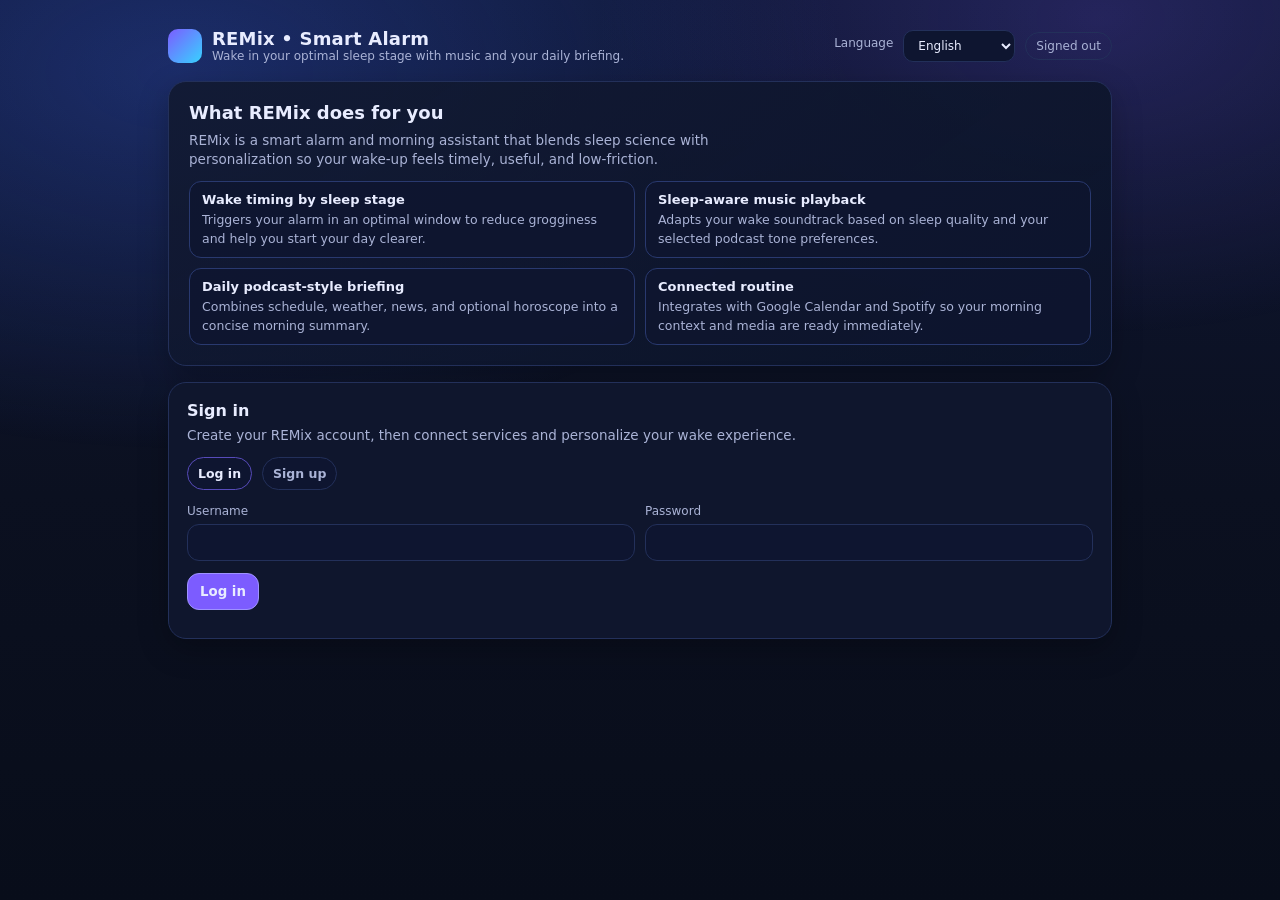
==== remix-ui/index.html @ 49136f4b "Add page for users to input their Garmin Connect login info so we can save a token and access their " ====
<!--
  Name: index.html
  Description: Main HTML entry point for the Remix website.
               This file serves as the root document that initializes and
               renders the user interface for the Remix website.

  Authors: Ella Nguyen, Lauren D'Souza, Kiara Grimsley

  Created: February 12, 2026
  Updated: April 4, 2026
-->
<!doctype html>
<html lang="en">
<head>
  <meta charset="UTF-8" />
  <meta name="viewport" content="width=device-width, initial-scale=1.0"/>
  <title data-i18n="meta.title">REMix — Smart Alarm</title>
  <link rel="stylesheet" href="./css/styles.css" />
</head>

<body>
  <div class="wrap">
    <header>
      <div class="brand">
        <div class="logo" aria-hidden="true"></div>
        <div>
          <h1 data-i18n="header.title">REMix • Smart Alarm</h1>
          <div class="mini" data-i18n="header.subtitle">Wake in your optimal sleep stage with music and your daily briefing.</div>
        </div>
      </div>
      <div class="header-actions">
        <label for="languageSelect" class="mini" data-i18n="header.language">Language</label>
        <select id="languageSelect" class="language-select" aria-label="Language selector" data-i18n-aria-label="header.languageSelector">
          <option value="en" data-i18n="language.en">English</option>
          <option value="es" data-i18n="language.es">Español</option>
          <option value="fr" data-i18n="language.fr">Français</option>
          <option value="de" data-i18n="language.de">Deutsch</option>
          <option value="it" data-i18n="language.it">Italiano</option>
          <option value="ja" data-i18n="language.ja">日本語</option>
          <option value="ko" data-i18n="language.ko">한국어</option>
          <option value="nl" data-i18n="language.nl">Nederlands</option>
          <option value="pt" data-i18n="language.pt">Português</option>
          <option value="ru" data-i18n="language.ru">Русский</option>
          <option value="th" data-i18n="language.th">ไทย</option>
          <option value="wo" data-i18n="language.wo">Wolof</option>
          <option value="zh" data-i18n="language.zh">中文</option>
          <option value="ar" data-i18n="language.ar">العربية</option>
          <option value="hi" data-i18n="language.hi">हिन्दी</option>
          <option value="vi" data-i18n="language.vi">Tiếng Việt</option>
        </select>
        <div class="pill" id="pillState" data-i18n="header.signedOut">Signed out</div>
      </div>
    </header>

    <div class="grid">
      <section class="card hero-card" aria-label="About REMix" data-i18n-aria-label="hero.title">
        <h2 data-i18n="hero.title">What REMix does for you</h2>
        <p class="hero-subtitle" data-i18n="hero.subtitle">
          REMix is a smart alarm and morning assistant that blends sleep science with personalization so your wake-up feels timely, useful, and low-friction.
        </p>
        <div class="feature-list">
          <div class="feature-item">
            <strong data-i18n="hero.f1t">Wake timing by sleep stage</strong>
            <span data-i18n="hero.f1d">Triggers your alarm in an optimal window to reduce grogginess and help you start your day clearer.</span>
          </div>
          <div class="feature-item">
            <strong data-i18n="hero.f2t">Sleep-aware music playback</strong>
            <span data-i18n="hero.f2d">Adapts your wake soundtrack based on sleep quality and your selected podcast tone preferences.</span>
          </div>
          <div class="feature-item">
            <strong data-i18n="hero.f3t">Daily podcast-style briefing</strong>
            <span data-i18n="hero.f3d">Combines schedule, weather, news, and optional horoscope into a concise morning summary.</span>
          </div>
          <div class="feature-item">
            <strong data-i18n="hero.f4t">Connected routine</strong>
            <span data-i18n="hero.f4d">Integrates with Google Calendar and Spotify so your morning context and media are ready immediately.</span>
          </div>
        </div>
      </section>

      <!-- MAIN -->
      <section class="card">
        <!-- AUTH VIEW -->
        <div id="viewAuth">
          <h2 data-i18n="auth.title">Sign in</h2>
          <p data-i18n="auth.subtitle">Create your REMix account, then connect services and personalize your wake experience.</p>

          <div class="tabs" role="tablist">
            <button class="tab active" id="tabLogin" type="button" data-i18n="auth.tabLogin">Log in</button>
            <button class="tab" id="tabSignup" type="button" data-i18n="auth.tabSignup">Sign up</button>
          </div>

          <form id="formLogin">
            <div class="row">
              <div>
                <label for="loginUser" data-i18n="auth.username">Username</label>
                <input id="loginUser" name="loginUser" autocomplete="username" required />
              </div>
              <div>
                <label for="loginPass" data-i18n="auth.password">Password</label>
                <input id="loginPass" name="loginPass" type="password" autocomplete="current-password" required />
              </div>
            </div>
            <div class="btns">
              <button class="primary" type="submit" data-i18n="auth.login">Log in</button>
            </div>
            <div class="toast" id="authMsg"></div>
          </form>

          <form id="formSignup" class="hide">
            <div class="row">
              <div>
                <label for="signupUser" data-i18n="auth.username">Username</label>
                <input id="signupUser" name="signupUser" autocomplete="username" required />
              </div>
              <div>
                <label for="signupPass" data-i18n="auth.password">Password</label>
                <input id="signupPass" name="signupPass" type="password" autocomplete="new-password" required />
              </div>
            </div>
            <div class="btns">
              <button class="primary" type="submit" data-i18n="auth.createAccount">Create account</button>
              <button class="ghost" type="button" id="btnDemoSignup" data-i18n="auth.demoSignup">Demo signup</button>
            </div>
            <div class="toast" id="signupMsg"></div>
          </form>
        </div>

        <!-- SETUP VIEW -->
        <div id="viewSetup" class="hide">
          <h2 data-i18n="setup.title">Connect your services</h2>
          <p data-i18n="setup.subtitle">Connect Google Calendar, Spotify, and Garmin Connect, then set your wake/music preferences.</p>

          <div class="status">
            <div>
               <div class="mini" data-i18n="setup.googleAccount">Google Account</div>
               <div id="googleStatus" class="warn" data-i18n="setup.notConnected">Not connected</div>
            </div>
             <button id="btnGoogle" class="primary" type="button" data-i18n="setup.connectGoogle">Connect Google</button>
          </div>

          <div class="status">
            <div>
               <div class="mini" data-i18n="setup.spotifyAccount">Spotify Account</div>
               <div id="spotifyStatus" class="warn" data-i18n="setup.notConnected">Not connected</div>
            </div>
             <button id="btnSpotify" class="primary" type="button" data-i18n="setup.connectSpotify">Connect Spotify</button>
          </div>

          <div class="status">
            <div>
               <div class="mini" data-i18n="setup.garminAccount">Garmin Connect</div>
               <div id="garminStatus" class="warn" data-i18n="setup.notConnected">Not connected</div>
            </div>
             <button id="btnGarmin" class="primary" type="button" data-i18n="setup.connectGarmin">Connect Garmin</button>
          </div>

          <div class="divider"></div>

          <div class="btns">
             <button id="btnToPrefs" type="button" disabled data-i18n="setup.continue">Continue to preferences</button>
             <button id="btnLogout" type="button" class="ghost" data-i18n="setup.logout">Log out</button>
             <button id="btnResetAll" type="button" class="ghost" data-i18n="setup.reset">Reset session</button>
          </div>

        </div>
        <!-- PREFS VIEW -->
        <div id="viewPrefs" class="hide">
          <h2 data-i18n="prefs.title">Wake & music preferences</h2>
          <p data-i18n="prefs.subtitle">Set your wake window, podcast style, and morning briefing content.</p>

          <form id="prefsForm">
            <div class="row">
              <div>
                <label for="wakeStart" data-i18n="prefs.earliestWake">Earliest wake time</label>
                <input type="time" id="wakeStart" name="wakeStart" value="07:00" required />
              </div>
              <div>
                <label for="wakeEnd" data-i18n="prefs.latestWake">Latest wake time</label>
                <input type="time" id="wakeEnd" name="wakeEnd" value="07:30" required />
              </div>
            </div>

            <div class="row" style="margin-top:10px;">
              <div>
                <label for="voiceGender" data-i18n="prefs.podcastVoice">Podcast Voice</label>
                <select id="voiceGender" name="voiceGender" required>
                  <option value="female" data-i18n="prefs.voiceFemale">Female</option>
                  <option value="male" data-i18n="prefs.voiceMale">Male</option>
                </select>
               </div>
               <div>
                 <label for="explicit" data-i18n="prefs.explicit">Explicit content</label>
                 <select id="explicit" name="explicit" required>
                   <option value="filter" data-i18n="prefs.filterExplicit">Filter explicit</option>
                   <option value="allow" data-i18n="prefs.allowExplicit">Allow explicit</option>
                 </select>
               </div>
             </div>
            <div class="divider" style="margin-top:14px;"></div>

             <h3 style="margin:0 0 6px; font-size:14px;" data-i18n="prefs.podcastIncludes">Podcast includes</h3>
             <p style="margin:0 0 10px; color: var(--muted); font-size:13px;" data-i18n="prefs.podcastIncludesHelp">
               Choose what REMix should include in your morning podcast.
             </p>

            <div class="toggle-grid">
              <label class="checkbox-label">
                <input type="checkbox" id="pod_schedule" />
                 <span data-i18n="prefs.schedule">Schedule</span>
              </label>

              <label class="checkbox-label">
                <input type="checkbox" id="pod_weather" />
                 <span data-i18n="prefs.weather">Weather</span>
              </label>

              <label class="checkbox-label">
                <input type="checkbox" id="pod_news" />
                 <span data-i18n="prefs.news">News</span>
              </label>

              <label class="checkbox-label">
                <input type="checkbox" id="pod_horoscope" />
                 <span data-i18n="prefs.horoscope">Horoscope</span>
              </label>
            </div>

            <div id="weatherLocationOptions" class="hide" style="margin-top:12px;">
              <label style="margin-bottom:8px;" data-i18n="prefs.weatherLocation">
                Weather Location
              </label>
              <p style="margin:0 0 10px; color: var(--muted); font-size:13px;" data-i18n="prefs.weatherLocationHelp">
                Enter your location so REMix can include local weather in your morning podcast.
              </p>

              <div class="row">
                <div>
                  <label for="city" data-i18n="prefs.city">City</label>
                  <input
                    type="text"
                    id="city"
                    name="city"
                    placeholder="Lawrence"
                    autocomplete="address-level2"
                  />
                </div>

                <div id="stateContainer">
                  <label for="state" data-i18n="prefs.state">State</label>
                  <select id="state" name="state" autocomplete="address-level1">
                    <option value="">Select a state</option>
                    <option value="Alabama">Alabama</option>
                    <option value="Alaska">Alaska</option>
                    <option value="Arizona">Arizona</option>
                    <option value="Arkansas">Arkansas</option>
                    <option value="California">California</option>
                    <option value="Colorado">Colorado</option>
                    <option value="Connecticut">Connecticut</option>
                    <option value="Delaware">Delaware</option>
                    <option value="Florida">Florida</option>
                    <option value="Georgia">Georgia</option>
                    <option value="Hawaii">Hawaii</option>
                    <option value="Idaho">Idaho</option>
                    <option value="Illinois">Illinois</option>
                    <option value="Indiana">Indiana</option>
                    <option value="Iowa">Iowa</option>
                    <option value="Kansas">Kansas</option>
                    <option value="Kentucky">Kentucky</option>
                    <option value="Louisiana">Louisiana</option>
                    <option value="Maine">Maine</option>
                    <option value="Maryland">Maryland</option>
                    <option value="Massachusetts">Massachusetts</option>
                    <option value="Michigan">Michigan</option>
                    <option value="Minnesota">Minnesota</option>
                    <option value="Mississippi">Mississippi</option>
                    <option value="Missouri">Missouri</option>
                    <option value="Montana">Montana</option>
                    <option value="Nebraska">Nebraska</option>
                    <option value="Nevada">Nevada</option>
                    <option value="New Hampshire">New Hampshire</option>
                    <option value="New Jersey">New Jersey</option>
                    <option value="New Mexico">New Mexico</option>
                    <option value="New York">New York</option>
                    <option value="North Carolina">North Carolina</option>
                    <option value="North Dakota">North Dakota</option>
                    <option value="Ohio">Ohio</option>
                    <option value="Oklahoma">Oklahoma</option>
                    <option value="Oregon">Oregon</option>
                    <option value="Pennsylvania">Pennsylvania</option>
                    <option value="Rhode Island">Rhode Island</option>
                    <option value="South Carolina">South Carolina</option>
                    <option value="South Dakota">South Dakota</option>
                    <option value="Tennessee">Tennessee</option>
                    <option value="Texas">Texas</option>
                    <option value="Utah">Utah</option>
                    <option value="Vermont">Vermont</option>
                    <option value="Virginia">Virginia</option>
                    <option value="Washington">Washington</option>
                    <option value="West Virginia">West Virginia</option>
                    <option value="Wisconsin">Wisconsin</option>
                    <option value="Wyoming">Wyoming</option>
                  </select>
                </div>
              </div>

              <div class="row" style="margin-top:10px;">
                <div>
                  <label for="country" data-i18n="prefs.country">Country</label>
                  <select id="country" name="country" autocomplete="country-name">
                    <option value="US">United States</option>
                    <option value="MX">Mexico</option>
                    <option value="ES">Spain</option>
                    <option value="FR">France</option>
                    <option value="DE">Germany</option>
                    <option value="IT">Italy</option>
                    <option value="JP">Japan</option>
                    <option value="KR">South Korea</option>
                    <option value="NL">Netherlands</option>
                    <option value="PT">Portugal</option>
                    <option value="BR">Brazil</option>
                    <option value="RU">Russia</option>
                    <option value="TH">Thailand</option>
                    <option value="CN">China</option>
                    <option value="IN">India</option>
                    <option value="VN">Vietnam</option>
                    <option value="SA">Saudi Arabia</option>
                    <option value="SN">Senegal</option>
                  </select>
                </div>
              </div>
            </div>

            <div id="newsOptions" class="hide" style="margin-top:12px;">
               <label style="margin-bottom:8px;" data-i18n="prefs.preferredNews">Preferred News Outlets</label>
              <div class="toggle-grid">
                <label class="checkbox-label">
                  <input type="checkbox" id="news_nytimes" />
                   <span data-i18n="newsSources.nytimes">NY Times</span>
                </label>

                <label class="checkbox-label">
                  <input type="checkbox" id="news_bbc" />
                   <span data-i18n="newsSources.bbc">BBC News</span>
                </label>

                <label class="checkbox-label">
                  <input type="checkbox" id="news_guardian" />
                   <span data-i18n="newsSources.guardian">The Guardian</span>
                </label>

                <label class="checkbox-label">
                  <input type="checkbox" id="news_aljazeera" />
                   <span data-i18n="newsSources.aljazeera">Al Jazeera</span>
                </label>

                <label class="checkbox-label">
                  <input type="checkbox" id="news_techradar" />
                   <span data-i18n="newsSources.techradar">TechRadar</span>
                </label>

                <label class="checkbox-label">
                  <input type="checkbox" id="news_time" />
                   <span data-i18n="newsSources.time">Time Magazine</span>
                </label>

                <label class="checkbox-label">
                  <input type="checkbox" id="news_yahoo" />
                   <span data-i18n="newsSources.yahoo">Yahoo Sports</span>
                </label>

                <label class="checkbox-label">
                  <input type="checkbox" id="news_notboring" />
                   <span data-i18n="newsSources.notboring">Not Boring</span>
                </label>
              </div>
            </div>

            <div id="zodiacOptions" class="hide" style="margin-top:12px;">
               <label for="zodiac" data-i18n="prefs.zodiac">Zodiac Sign</label>
               <select id="zodiac">
                 <option value="aries" data-i18n="zodiac.aries">Aries</option>
                 <option value="taurus" data-i18n="zodiac.taurus">Taurus</option>
                 <option value="gemini" data-i18n="zodiac.gemini">Gemini</option>
                 <option value="cancer" data-i18n="zodiac.cancer">Cancer</option>
                 <option value="leo" data-i18n="zodiac.leo">Leo</option>
                 <option value="virgo" data-i18n="zodiac.virgo">Virgo</option>
                 <option value="libra" data-i18n="zodiac.libra">Libra</option>
                 <option value="scorpio" data-i18n="zodiac.scorpio">Scorpio</option>
                 <option value="sagittarius" data-i18n="zodiac.sagittarius">Sagittarius</option>
                 <option value="capricorn" data-i18n="zodiac.capricorn">Capricorn</option>
                 <option value="aquarius" data-i18n="zodiac.aquarius">Aquarius</option>
                 <option value="pisces" data-i18n="zodiac.pisces">Pisces</option>
               </select>
             </div>

            <div class="btns">
               <button type="submit" class="primary" data-i18n="prefs.save">Save preferences</button>
               <button type="button" id="btnBackToSetup" class="ghost" data-i18n="prefs.back">Back</button>
            </div>

            <div class="toast" id="prefsMsg"></div>
          </form>
        </div>
      </section>

    </div>
  </div>

<script type="module" src="./js/app.js"></script>
</body>
</html>
---- remix-ui/css/styles.css ----
:root { --bg:#0b1020; --card:#121a33; --text:#e8ecff; --muted:#aab3d6; --accent:#7c5cff; --border:#23305a; }
* { box-sizing: border-box; font-family: ui-sans-serif, system-ui, -apple-system, Segoe UI, Roboto, Arial; }
html, body { min-height: 100%; }
body {
  margin: 0;
  position: relative;
  background: linear-gradient(180deg, #0f1734 0%, #0b1020 55%, #080d1a 100%);
  background-repeat: no-repeat;
  background-attachment: fixed;
  color: var(--text);
}
body::before {
  content: "";
  position: fixed;
  inset: 0;
  pointer-events: none;
  background:
    radial-gradient(950px 540px at 14% 8%, rgba(54, 90, 214, 0.34), transparent 70%),
    radial-gradient(700px 440px at 86% 2%, rgba(124, 92, 255, 0.2), transparent 72%);
  z-index: -1;
}
.wrap { max-width: 980px; margin: 0 auto; padding: 28px 18px 56px; }
header { display:flex; align-items:center; justify-content:space-between; gap:12px; margin-bottom: 18px; }
.brand { display:flex; align-items:center; gap:10px; }
.header-actions { display:flex; align-items:center; gap:10px; flex-wrap: wrap; justify-content: flex-end; }
.logo { width: 34px; height: 34px; border-radius: 10px; background: linear-gradient(135deg, var(--accent), #37d3ff); }
h1 { font-size: 18px; margin: 0; letter-spacing: 0.2px; }
.pill { font-size: 12px; color: var(--muted); border: 1px solid var(--border); padding: 6px 10px; border-radius: 999px; }
.language-select {
  width: auto;
  min-width: 112px;
  font-size: 12px;
  padding: 7px 10px;
  border-radius: 10px;
}

.grid { display:grid; grid-template-columns: 1fr; gap: 16px; }

.card { background: color-mix(in oklab, var(--card) 92%, black); border: 1px solid var(--border); border-radius: 18px; padding: 18px; box-shadow: 0 10px 30px rgba(0,0,0,.25); }
.card h2 { margin: 0 0 6px; font-size: 16px; }
.card p { margin: 0 0 12px; color: var(--muted); line-height: 1.4; font-size: 13.5px; }
.hero-card {
  padding: 20px;
  background: linear-gradient(145deg, rgba(18, 26, 51, 0.95), rgba(12, 20, 42, 0.92));
}
.hero-card h2 { font-size: 18px; margin-bottom: 8px; }
.hero-subtitle { font-size: 14px; margin-bottom: 14px; max-width: 70ch; }
.feature-list {
  display: grid;
  grid-template-columns: 1fr;
  gap: 10px;
}
.feature-item {
  padding: 10px 12px;
  border: 1px solid color-mix(in oklab, var(--border) 85%, #4d6ef0 15%);
  border-radius: 12px;
  background: rgba(14, 21, 48, 0.72);
}
.feature-item strong {
  display: block;
  margin-bottom: 2px;
  font-size: 13px;
}
.feature-item span {
  color: var(--muted);
  font-size: 12.5px;
}
@media (min-width: 760px) {
  .feature-list { grid-template-columns: 1fr 1fr; }
}

.tabs { display:flex; gap:10px; margin: 10px 0 14px; }
.tab { padding: 8px 10px; border-radius: 999px; border:1px solid var(--border); background:#0e1530; color:var(--muted); font-size:12.5px; cursor:pointer; }
.tab.active { color: var(--text); border-color: color-mix(in oklab, var(--accent) 60%, var(--border)); }

label { display:block; font-size: 12px; color: var(--muted); margin-bottom: 6px; }
input, select {
  width: 100%;
  padding: 10px 12px;
  border-radius: 12px;
  border: 1px solid var(--border);
  background: #0e1530;
  color: var(--text);
  outline: none;
}
input:focus, select:focus { border-color: color-mix(in oklab, var(--accent) 60%, var(--border)); box-shadow: 0 0 0 3px rgba(124,92,255,.18); }

.row { display:grid; grid-template-columns: 1fr; gap: 10px; }
@media (min-width: 560px) { .row { grid-template-columns: 1fr 1fr; } }

.btns { display:flex; gap:10px; flex-wrap: wrap; margin-top: 12px; }
button {
  cursor:pointer;
  border: 1px solid var(--border);
  background: #0e1530;
  color: var(--text);
  padding: 10px 12px;
  border-radius: 12px;
  font-weight: 600;
}
button.primary { background: var(--accent); border-color: color-mix(in oklab, var(--accent) 70%, white); }
button.ghost { background: transparent; }
button:disabled { opacity: .55; cursor: not-allowed; }

.status {
  display:flex; align-items:center; justify-content:space-between; gap:12px;
  padding: 10px 12px; border-radius: 14px;
  background: #0e1530; border: 1px dashed var(--border);
  margin-top: 10px;
}
.ok { color: #9af2c7; font-weight: 800; }
.warn { color: #ffd37a; font-weight: 800; }
.mini { font-size: 12px; color: var(--muted); }
.divider { height:1px; background: var(--border); margin: 14px 0; opacity: .8; }
.hide { display:none !important; }
.toast { margin-top: 10px; font-size: 12.5px; color: var(--muted); }
.kbd { border:1px solid var(--border); padding:2px 6px; border-radius:8px; font-size: 11px; color: var(--muted); }

.checkbox-label{
  display:flex;
  align-items:center;
  gap:10px;
  cursor:pointer;
  user-select:none;
}
.checkbox-label input[type="checkbox"]{
  width:18px;
  height:18px;
  accent-color: var(--accent);
}
.toggle-grid{
  display:grid;
  grid-template-columns: 1fr;
  gap:10px;
  margin-top:10px;
}
@media (min-width: 560px){
  .toggle-grid{ grid-template-columns: 1fr 1fr; }
}
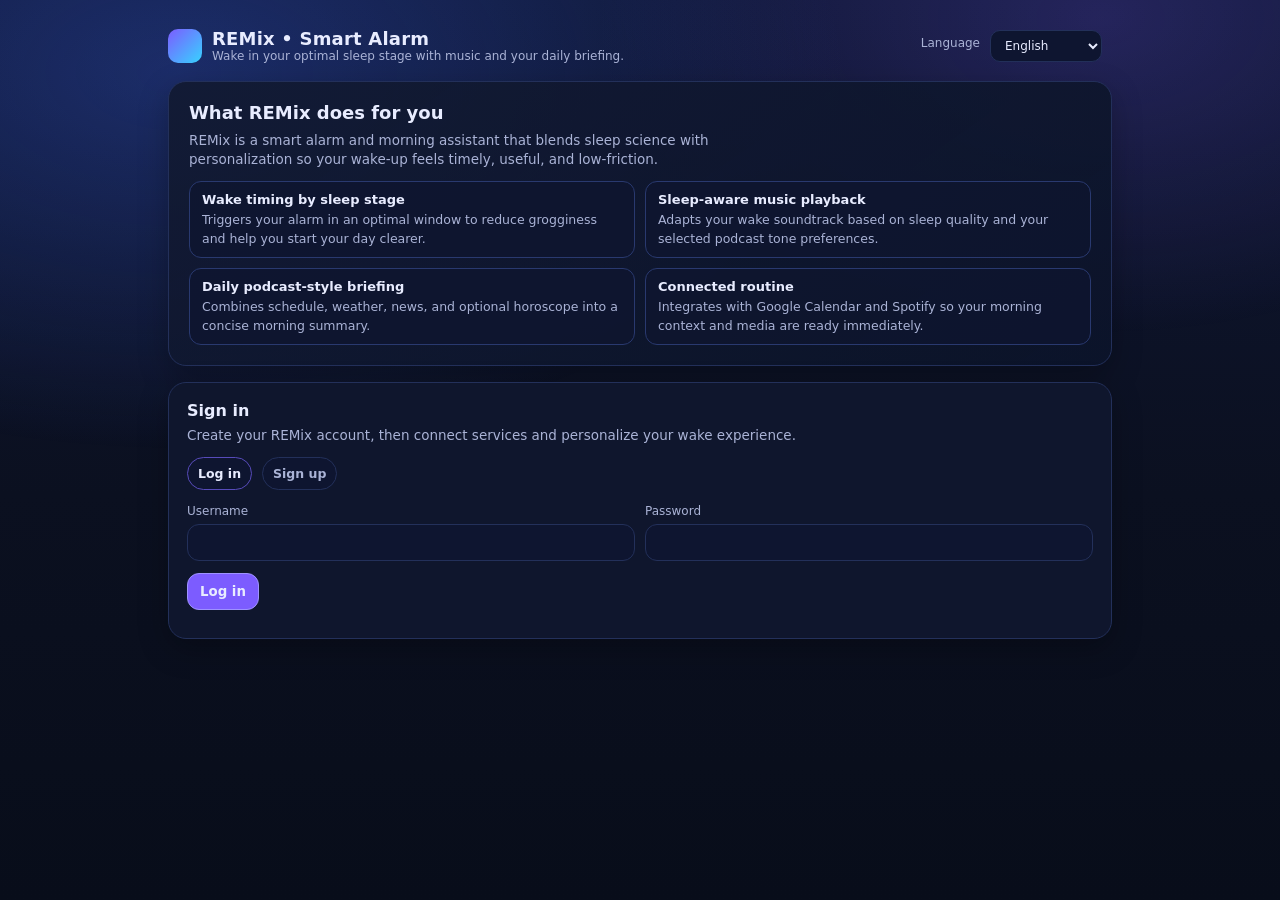
==== commit a36617f8: "delete btn dropdown + sessionID" ====
--- a/remix-ui/index.html
+++ b/remix-ui/index.html
@@ -29,26 +29,46 @@
         </div>
       </div>
       <div class="header-actions">
-        <label for="languageSelect" class="mini" data-i18n="header.language">Language</label>
-        <select id="languageSelect" class="language-select" aria-label="Language selector" data-i18n-aria-label="header.languageSelector">
-          <option value="en" data-i18n="language.en">English</option>
-          <option value="es" data-i18n="language.es">Español</option>
-          <option value="fr" data-i18n="language.fr">Français</option>
-          <option value="de" data-i18n="language.de">Deutsch</option>
-          <option value="it" data-i18n="language.it">Italiano</option>
-          <option value="ja" data-i18n="language.ja">日本語</option>
-          <option value="ko" data-i18n="language.ko">한국어</option>
-          <option value="nl" data-i18n="language.nl">Nederlands</option>
-          <option value="pt" data-i18n="language.pt">Português</option>
-          <option value="ru" data-i18n="language.ru">Русский</option>
-          <option value="th" data-i18n="language.th">ไทย</option>
-          <option value="wo" data-i18n="language.wo">Wolof</option>
-          <option value="zh" data-i18n="language.zh">中文</option>
-          <option value="ar" data-i18n="language.ar">العربية</option>
-          <option value="hi" data-i18n="language.hi">हिन्दी</option>
-          <option value="vi" data-i18n="language.vi">Tiếng Việt</option>
-        </select>
-        <div class="pill" id="pillState" data-i18n="header.signedOut">Signed out</div>
+        <div class="language-group">
+          <label for="languageSelect" class="mini" data-i18n="header.language">Language</label>
+          <select id="languageSelect" class="language-select" aria-label="Language selector" data-i18n-aria-label="header.languageSelector">
+            <option value="en" data-i18n="language.en">English</option>
+            <option value="es" data-i18n="language.es">Español</option>
+            <option value="fr" data-i18n="language.fr">Français</option>
+            <option value="de" data-i18n="language.de">Deutsch</option>
+            <option value="it" data-i18n="language.it">Italiano</option>
+            <option value="ja" data-i18n="language.ja">日本語</option>
+            <option value="ko" data-i18n="language.ko">한국어</option>
+            <option value="nl" data-i18n="language.nl">Nederlands</option>
+            <option value="pt" data-i18n="language.pt">Português</option>
+            <option value="ru" data-i18n="language.ru">Русский</option>
+            <option value="th" data-i18n="language.th">ไทย</option>
+            <option value="wo" data-i18n="language.wo">Wolof</option>
+            <option value="zh" data-i18n="language.zh">中文</option>
+            <option value="ar" data-i18n="language.ar">العربية</option>
+            <option value="hi" data-i18n="language.hi">हिन्दी</option>
+            <option value="vi" data-i18n="language.vi">Tiếng Việt</option>
+          </select>
+        </div>
+
+        <div class="account-menu-wrap">
+          <button
+            type="button"
+            id="btnAccountMenu"
+            class="account-menu-trigger hide"
+            aria-haspopup="true"
+            aria-expanded="false"
+          >
+            <span id="pillState">Signed out</span>
+            <span class="account-menu-caret">▾</span>
+          </button>
+
+          <div id="accountDropdown" class="account-dropdown hide">
+            <button type="button" id="btnDeleteAccountHeader" class="account-dropdown-item danger-item">
+              Delete account
+            </button>
+          </div>
+        </div>
       </div>
     </header>
 
@@ -120,7 +140,6 @@
             </div>
             <div class="btns">
               <button class="primary" type="submit" data-i18n="auth.createAccount">Create account</button>
-              <button class="ghost" type="button" id="btnDemoSignup" data-i18n="auth.demoSignup">Demo signup</button>
             </div>
             <div class="toast" id="signupMsg"></div>
           </form>
@@ -130,10 +149,14 @@
         <div id="viewSetup" class="hide">
           <h2 data-i18n="setup.title">Connect your services</h2>
           <p data-i18n="setup.subtitle">Connect Google Calendar, Spotify, and Garmin Connect, then set your wake/music preferences.</p>
+          <p class="mini setup-note" data-i18n="setup.requirementsNote">Google and Spotify are required for full functionality. Garmin Connect is for improved sleep analysis.</p>
 
           <div class="status">
             <div>
-               <div class="mini" data-i18n="setup.googleAccount">Google Account</div>
+               <div class="mini">
+                 <span data-i18n="setup.googleAccount">Google Account</span>
+                 <span class="inline-tag" data-i18n="setup.requiredTag">(Required)</span>
+               </div>
                <div id="googleStatus" class="warn" data-i18n="setup.notConnected">Not connected</div>
             </div>
              <button id="btnGoogle" class="primary" type="button" data-i18n="setup.connectGoogle">Connect Google</button>
@@ -141,7 +164,10 @@
 
           <div class="status">
             <div>
-               <div class="mini" data-i18n="setup.spotifyAccount">Spotify Account</div>
+               <div class="mini">
+                 <span data-i18n="setup.spotifyAccount">Spotify Account</span>
+                 <span class="inline-tag" data-i18n="setup.requiredTag">(Required)</span>
+               </div>
                <div id="spotifyStatus" class="warn" data-i18n="setup.notConnected">Not connected</div>
             </div>
              <button id="btnSpotify" class="primary" type="button" data-i18n="setup.connectSpotify">Connect Spotify</button>
@@ -149,7 +175,10 @@
 
           <div class="status">
             <div>
-               <div class="mini" data-i18n="setup.garminAccount">Garmin Connect</div>
+              <div class="mini">
+                 <span data-i18n="setup.garminAccount">Garmin Connect</span>
+                 <span class="inline-tag" data-i18n="setup.optionalTag">(Optional)</span>
+               </div>
                <div id="garminStatus" class="warn" data-i18n="setup.notConnected">Not connected</div>
             </div>
              <button id="btnGarmin" class="primary" type="button" data-i18n="setup.connectGarmin">Connect Garmin</button>
@@ -308,24 +337,6 @@
                 <div>
                   <label for="country" data-i18n="prefs.country">Country</label>
                   <select id="country" name="country" autocomplete="country-name">
-                    <option value="US">United States</option>
-                    <option value="MX">Mexico</option>
-                    <option value="ES">Spain</option>
-                    <option value="FR">France</option>
-                    <option value="DE">Germany</option>
-                    <option value="IT">Italy</option>
-                    <option value="JP">Japan</option>
-                    <option value="KR">South Korea</option>
-                    <option value="NL">Netherlands</option>
-                    <option value="PT">Portugal</option>
-                    <option value="BR">Brazil</option>
-                    <option value="RU">Russia</option>
-                    <option value="TH">Thailand</option>
-                    <option value="CN">China</option>
-                    <option value="IN">India</option>
-                    <option value="VN">Vietnam</option>
-                    <option value="SA">Saudi Arabia</option>
-                    <option value="SN">Senegal</option>
                   </select>
                 </div>
               </div>
--- a/remix-ui/css/styles.css
+++ b/remix-ui/css/styles.css
@@ -111,6 +111,8 @@
 .ok { color: #9af2c7; font-weight: 800; }
 .warn { color: #ffd37a; font-weight: 800; }
 .mini { font-size: 12px; color: var(--muted); }
+.inline-tag { margin-left: 6px; opacity: 0.9; }
+.setup-note { margin-bottom: 4px; }
 .divider { height:1px; background: var(--border); margin: 14px 0; opacity: .8; }
 .hide { display:none !important; }
 .toast { margin-top: 10px; font-size: 12.5px; color: var(--muted); }
@@ -137,3 +139,95 @@
 @media (min-width: 560px){
   .toggle-grid{ grid-template-columns: 1fr 1fr; }
 }
+
+.language-group {
+  display: flex;
+  align-items: center;
+  gap: 10px;
+  flex-wrap: wrap;
+}
+
+.account-actions {
+  display: flex;
+  flex-direction: column;
+  align-items: flex-end;
+  gap: 6px;
+}
+
+.header-danger {
+  padding: 6px 10px;
+  border-radius: 999px;
+  font-size: 12px;
+  line-height: 1;
+}
+
+.danger-button {
+  cursor: pointer;
+  border: 1px solid rgba(255, 120, 120, 0.45);
+  background: rgba(120, 22, 36, 0.22);
+  color: #ffd6d6;
+  padding: 10px 12px;
+  border-radius: 12px;
+  font-weight: 600;
+}
+
+.danger-button:hover {
+  background: rgba(120, 22, 36, 0.32);
+  border-color: rgba(255, 120, 120, 0.6);
+}
+
+.account-menu-wrap {
+  position: relative;
+  display: inline-block;
+}
+
+.account-menu-trigger {
+  background: rgba(255, 255, 255, 0.05);
+  border: 1px solid rgba(255, 255, 255, 0.1);
+  border-radius: 20px;
+  padding: 6px 16px;
+  color: white;
+  cursor: pointer;
+  display: flex;
+  align-items: center;
+  gap: 8px;
+  font-size: 13px;
+  transition: background 0.2s;
+}
+
+.account-menu-trigger:hover {
+  background: rgba(255, 255, 255, 0.1);
+}
+
+.account-dropdown {
+  position: absolute;
+  top: calc(100% + 8px);
+  right: 0;
+  background: #1a1b26; /* Match your card background */
+  border: 1px solid rgba(255, 255, 255, 0.1);
+  border-radius: 8px;
+  min-width: 160px;
+  box-shadow: 0 10px 25px rgba(0,0,0,0.3);
+  z-index: 100;
+  overflow: hidden;
+}
+
+.account-dropdown-item {
+  width: 100%;
+  text-align: left;
+  background: none;
+  border: none;
+  padding: 12px 16px;
+  color: #ff7e7e; /* Muted red for delete */
+  cursor: pointer;
+  font-size: 13px;
+  transition: background 0.2s;
+}
+
+.account-dropdown-item:hover {
+  background: rgba(255, 255, 255, 0.05);
+}
+
+.hide {
+  display: none !important;
+}
